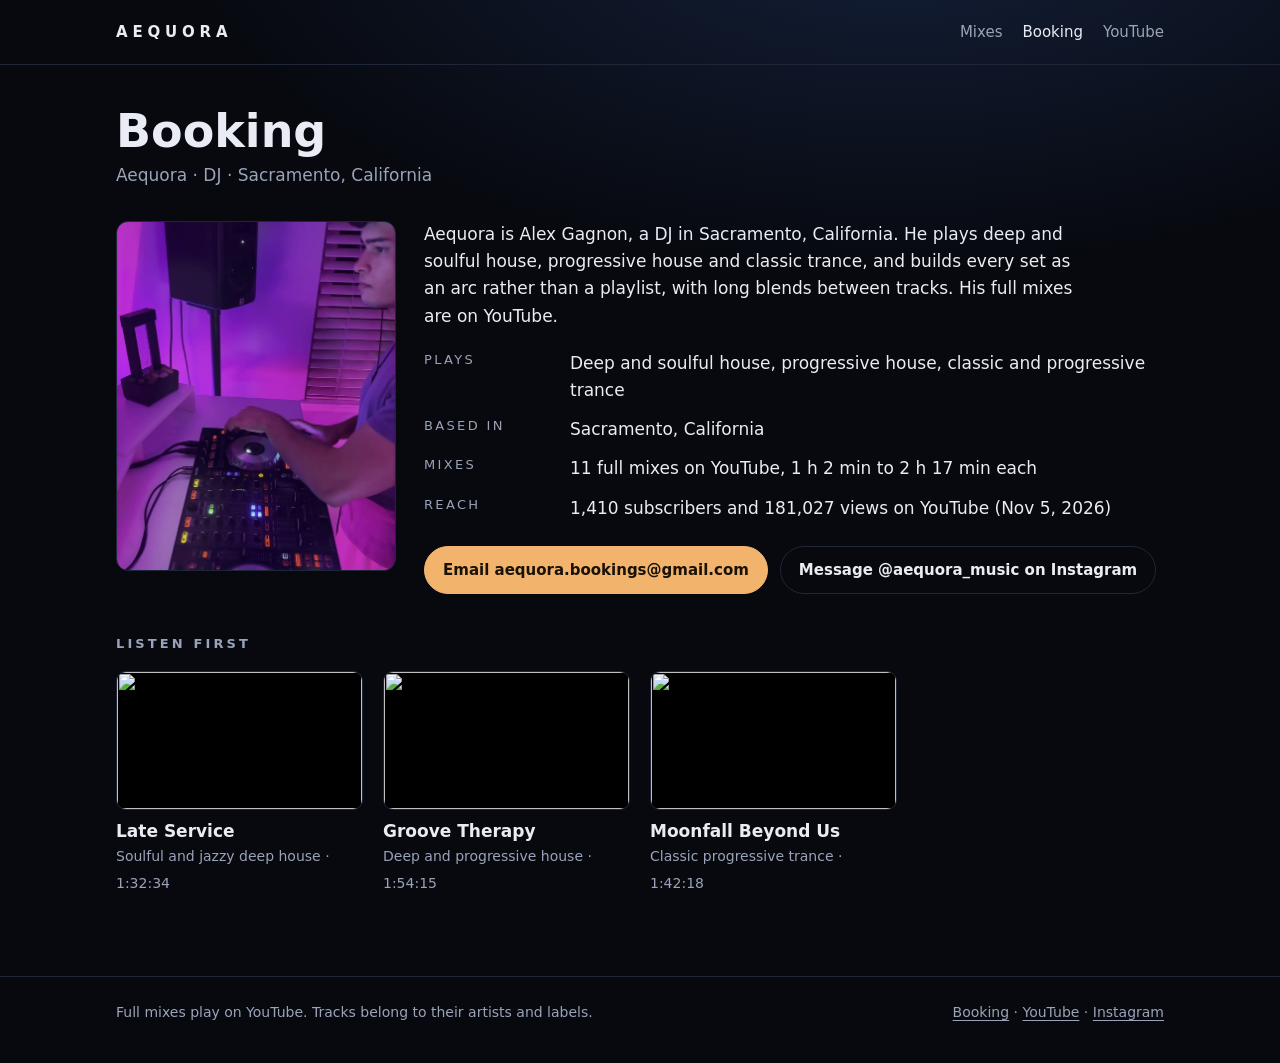
==== booking/index.html @ b0f8e629 "Add the booking email button The booking page now leads with aequora.bookings@gmail.com; the Instagr" ====
<!doctype html>
<html lang="en">
<head>
<meta charset="utf-8">
<meta name="viewport" content="width=device-width, initial-scale=1">
<title>Booking | Aequora</title>
<meta name="description" content="Book Aequora, a DJ in Sacramento, California: deep and soulful house, progressive house, classic and progressive trance.">
<link rel="canonical" href="https://aequora-music.github.io/booking/">
<meta property="og:type" content="website">
<meta property="og:title" content="Booking | Aequora">
<meta property="og:description" content="Book Aequora, a DJ in Sacramento, California: deep and soulful house, progressive house, classic and progressive trance.">
<meta property="og:image" content="https://aequora-music.github.io/aequora-decks.jpg">
<meta property="og:url" content="https://aequora-music.github.io/booking/">
<meta name="theme-color" content="#07090f">
<link rel="icon" href="../favicon.svg" type="image/svg+xml">
<link rel="stylesheet" href="../style.css">
</head>
<body>
<a class="skip" href="#main">Skip to content</a>
<header class="site-head"><div class="wrap">
  <a class="wordmark" href="../">Aequora</a>
  <nav class="site-nav" aria-label="Main">
    <a href="../#mixes">Mixes</a>
    
    <a href="../booking/" aria-current="page">Booking</a>
    <a href="https://www.youtube.com/@aequora_music">YouTube</a>
  </nav>
</div></header>
<main id="main">
<div class="wrap">
<header class="mix-head">
  <h1>Booking</h1>
  <p class="sub">Aequora · DJ · Sacramento, California</p>
</header>
<div class="booking">
  <img class="booking-photo" src="../aequora-decks.jpg" alt="Aequora mixing at the decks" width="560" height="996">
  <div>
    <p>Aequora is Alex Gagnon, a DJ in Sacramento, California. He plays deep and soulful house, progressive house and classic trance, and builds every set as an arc rather than a playlist, with long blends between tracks. His full mixes are on YouTube.</p>
    <dl class="facts">
      <div><dt>Plays</dt><dd>Deep and soulful house, progressive house, classic and progressive trance</dd></div>
      <div><dt>Based in</dt><dd>Sacramento, California</dd></div>
      <div><dt>Mixes</dt><dd>11 full mixes on YouTube, 1 h 2 min to 2 h 17 min each</dd></div>
      <div><dt>Reach</dt><dd>1,410 subscribers and 181,027 views on YouTube (Nov 5, 2026)</dd></div>
    </dl>
    <div class="cta-row">
      <a class="btn btn-primary" href="mailto:aequora.bookings@gmail.com?subject=Booking%20enquiry%3A%20Aequora">Email aequora.bookings@gmail.com</a>
      <a class="btn btn-quiet" href="https://ig.me/m/aequora_music">Message @aequora_music on Instagram</a>
    </div>
  </div>
</div>
<section aria-labelledby="listen-h">
  <h2 id="listen-h">Listen first</h2>
  <div class="grid">
    <a class="card" href="../mixes/late-service/">
  <div class="thumb"><img src="https://i.ytimg.com/vi/TgpCHyU2BOM/hqdefault.jpg" alt="" loading="lazy" width="480" height="360"></div>
  <div><strong>Late Service</strong><span>Soulful and jazzy deep house · 1:32:34</span></div>
</a>
    <a class="card" href="../mixes/groove-therapy/">
  <div class="thumb"><img src="https://i.ytimg.com/vi/XPkyTpyK-Zc/hqdefault.jpg" alt="" loading="lazy" width="480" height="360"></div>
  <div><strong>Groove Therapy</strong><span>Deep and progressive house · 1:54:15</span></div>
</a>
    <a class="card" href="../mixes/moonfall-beyond-us/">
  <div class="thumb"><img src="https://i.ytimg.com/vi/9QsXavJ3aUo/hqdefault.jpg" alt="" loading="lazy" width="480" height="360"></div>
  <div><strong>Moonfall Beyond Us</strong><span>Classic progressive trance · 1:42:18</span></div>
</a>
  </div>
</section>
</div>
</main>
<footer class="site-foot"><div class="wrap">
  <span>Full mixes play on YouTube. Tracks belong to their artists and labels.</span>
  <span><a href="../booking/">Booking</a> · <a href="https://www.youtube.com/@aequora_music">YouTube</a> · <a href="https://www.instagram.com/aequora_music/">Instagram</a></span>
</div></footer>
<script src="../site.js" defer></script>
</body>
</html>
---- style.css ----
:root {
  --bg: #07090f;
  --bg-raised: #0e1220;
  --line: #1f2638;
  --text: #e9ecf4;
  --text-quiet: #9aa3b8;
  --accent: #f2b46d;
  --accent-ink: #1a1206;
  --focus: #8fc7ff;
  --radius: 12px;
  --wrap: 1080px;
  --font: system-ui, -apple-system, "Segoe UI", Roboto, "Helvetica Neue", Arial, sans-serif;
}

* { box-sizing: border-box; }
html { -webkit-text-size-adjust: 100%; }
body {
  margin: 0;
  background: radial-gradient(1200px 600px at 70% -10%, #14203a 0%, transparent 60%), var(--bg);
  background-attachment: fixed;
  color: var(--text);
  font: 17px/1.6 var(--font);
}
a { color: var(--text); text-underline-offset: 3px; }
a:hover { color: var(--accent); }
:focus-visible { outline: 2px solid var(--focus); outline-offset: 3px; border-radius: 4px; }
img { max-width: 100%; display: block; }

.wrap { max-width: var(--wrap); margin: 0 auto; padding: 0 16px; }
.skip { position: absolute; left: -999px; }
.skip:focus { left: 16px; top: 16px; background: var(--bg-raised); padding: 8px 12px; z-index: 10; }

/* header */
.site-head { border-bottom: 1px solid var(--line); }
.site-head .wrap { display: flex; align-items: center; justify-content: space-between; gap: 16px; min-height: 64px; flex-wrap: wrap; }
.wordmark { font-weight: 700; letter-spacing: 0.32em; text-transform: uppercase; text-decoration: none; font-size: 15px; }
.site-nav { display: flex; gap: 20px; font-size: 15px; }
.site-nav a { text-decoration: none; color: var(--text-quiet); }
.site-nav a:hover, .site-nav a[aria-current="page"] { color: var(--text); }

/* hero */
.hero { padding: 64px 0 40px; }
.hero h1 { font-size: clamp(32px, 6vw, 56px); line-height: 1.1; margin: 0 0 16px; letter-spacing: -0.01em; max-width: 20ch; }
.hero p { color: var(--text-quiet); font-size: 19px; margin: 0 0 24px; max-width: 46ch; }
.cta-row { display: flex; gap: 12px; flex-wrap: wrap; }
.btn { display: inline-block; padding: 11px 18px; border-radius: 999px; text-decoration: none; font-weight: 600; font-size: 15px; border: 1px solid var(--line); }
.btn-primary { background: var(--accent); color: var(--accent-ink); border-color: var(--accent); }
.btn-primary:hover { color: var(--accent-ink); filter: brightness(1.08); }
.btn-quiet:hover { border-color: var(--text-quiet); }

section { padding: 32px 0; }
h2 { font-size: 13px; letter-spacing: 0.24em; text-transform: uppercase; color: var(--text-quiet); margin: 0 0 16px; font-weight: 600; }

/* player */
.player { position: relative; aspect-ratio: 16 / 9; border-radius: var(--radius); overflow: hidden; background: #000; border: 1px solid var(--line); }
.player img { width: 100%; height: 100%; object-fit: cover; opacity: 0.85; }
.player iframe { position: absolute; inset: 0; width: 100%; height: 100%; border: 0; }
.player .play { position: absolute; inset: 0; margin: auto; width: 72px; height: 72px; border-radius: 50%; border: 0; background: var(--accent); color: var(--accent-ink); cursor: pointer; display: grid; place-items: center; }
.player .play svg { width: 26px; height: 26px; margin-left: 4px; }
.player:hover img { opacity: 1; }

.latest { display: grid; gap: 24px; }
.latest h3 { font-size: 28px; margin: 0 0 4px; line-height: 1.2; }
.meta { color: var(--text-quiet); font-size: 15px; margin: 0 0 12px; }
.latest p { margin: 0 0 16px; }
@media (min-width: 860px) { .latest { grid-template-columns: 3fr 2fr; align-items: center; } }

/* signup */
.signup { background: var(--bg-raised); border: 1px solid var(--line); border-radius: var(--radius); padding: 24px; display: grid; gap: 16px; }
.signup h3 { margin: 0; font-size: 24px; }
.signup p { margin: 0; color: var(--text-quiet); max-width: 60ch; }
.signup iframe { width: 100%; max-width: 560px; height: 52px; border: 0; background: transparent; }
.signup .pending { border: 1px dashed var(--line); border-radius: 8px; padding: 12px 16px; color: var(--text-quiet); font-size: 15px; max-width: 560px; }

/* mix grid */
.grid { display: grid; gap: 20px; grid-template-columns: repeat(auto-fill, minmax(240px, 1fr)); }
.card { text-decoration: none; display: grid; gap: 10px; }
.card .thumb { aspect-ratio: 16 / 9; border-radius: 10px; overflow: hidden; border: 1px solid var(--line); background: #000; }
.card .thumb img { width: 100%; height: 100%; object-fit: cover; transition: transform 200ms ease; }
.card:hover .thumb img { transform: scale(1.03); }
.card strong { display: block; font-size: 17px; line-height: 1.3; }
.card span { color: var(--text-quiet); font-size: 14px; }

/* mix page */
.mix-head { padding: 40px 0 8px; }
.mix-head h1 { font-size: clamp(30px, 5vw, 46px); line-height: 1.15; margin: 0 0 4px; }
.mix-head .sub { color: var(--text-quiet); margin: 0 0 8px; }
.mix-body { display: grid; gap: 32px; padding-bottom: 24px; }
@media (min-width: 900px) { .mix-body { grid-template-columns: 3fr 2fr; align-items: start; } }
.tracklist { margin: 0; padding-left: 2.2em; display: grid; gap: 6px; }
.tracklist li { padding-left: 4px; }
.tracklist li::marker { color: var(--text-quiet); font-variant-numeric: tabular-nums; }
.note { color: var(--text-quiet); font-size: 14px; }

/* booking page */
.booking { display: grid; gap: 28px; padding: 16px 0 8px; }
.booking > div > p { margin: 0 0 20px; max-width: 60ch; }
.booking-photo { width: 100%; max-width: 280px; height: auto; aspect-ratio: 4 / 5; object-fit: cover; object-position: center 40%; border-radius: var(--radius); border: 1px solid var(--line); }
@media (max-width: 759px) { .booking-photo { max-width: 200px; } }
.facts { margin: 0 0 24px; display: grid; gap: 12px; }
.facts div { display: grid; gap: 2px; }
.facts dt { font-size: 13px; letter-spacing: 0.18em; text-transform: uppercase; color: var(--text-quiet); }
.facts dd { margin: 0; }
@media (min-width: 760px) {
  .booking { grid-template-columns: 280px 1fr; align-items: start; }
  .facts div { grid-template-columns: 130px 1fr; gap: 16px; }
}

/* footer */
.site-foot { border-top: 1px solid var(--line); margin-top: 48px; padding: 24px 0 40px; color: var(--text-quiet); font-size: 14px; }
.site-foot .wrap { display: flex; justify-content: space-between; gap: 16px; flex-wrap: wrap; }
.site-foot a { color: var(--text-quiet); }

@media (prefers-reduced-motion: reduce) { .card .thumb img { transition: none; } }
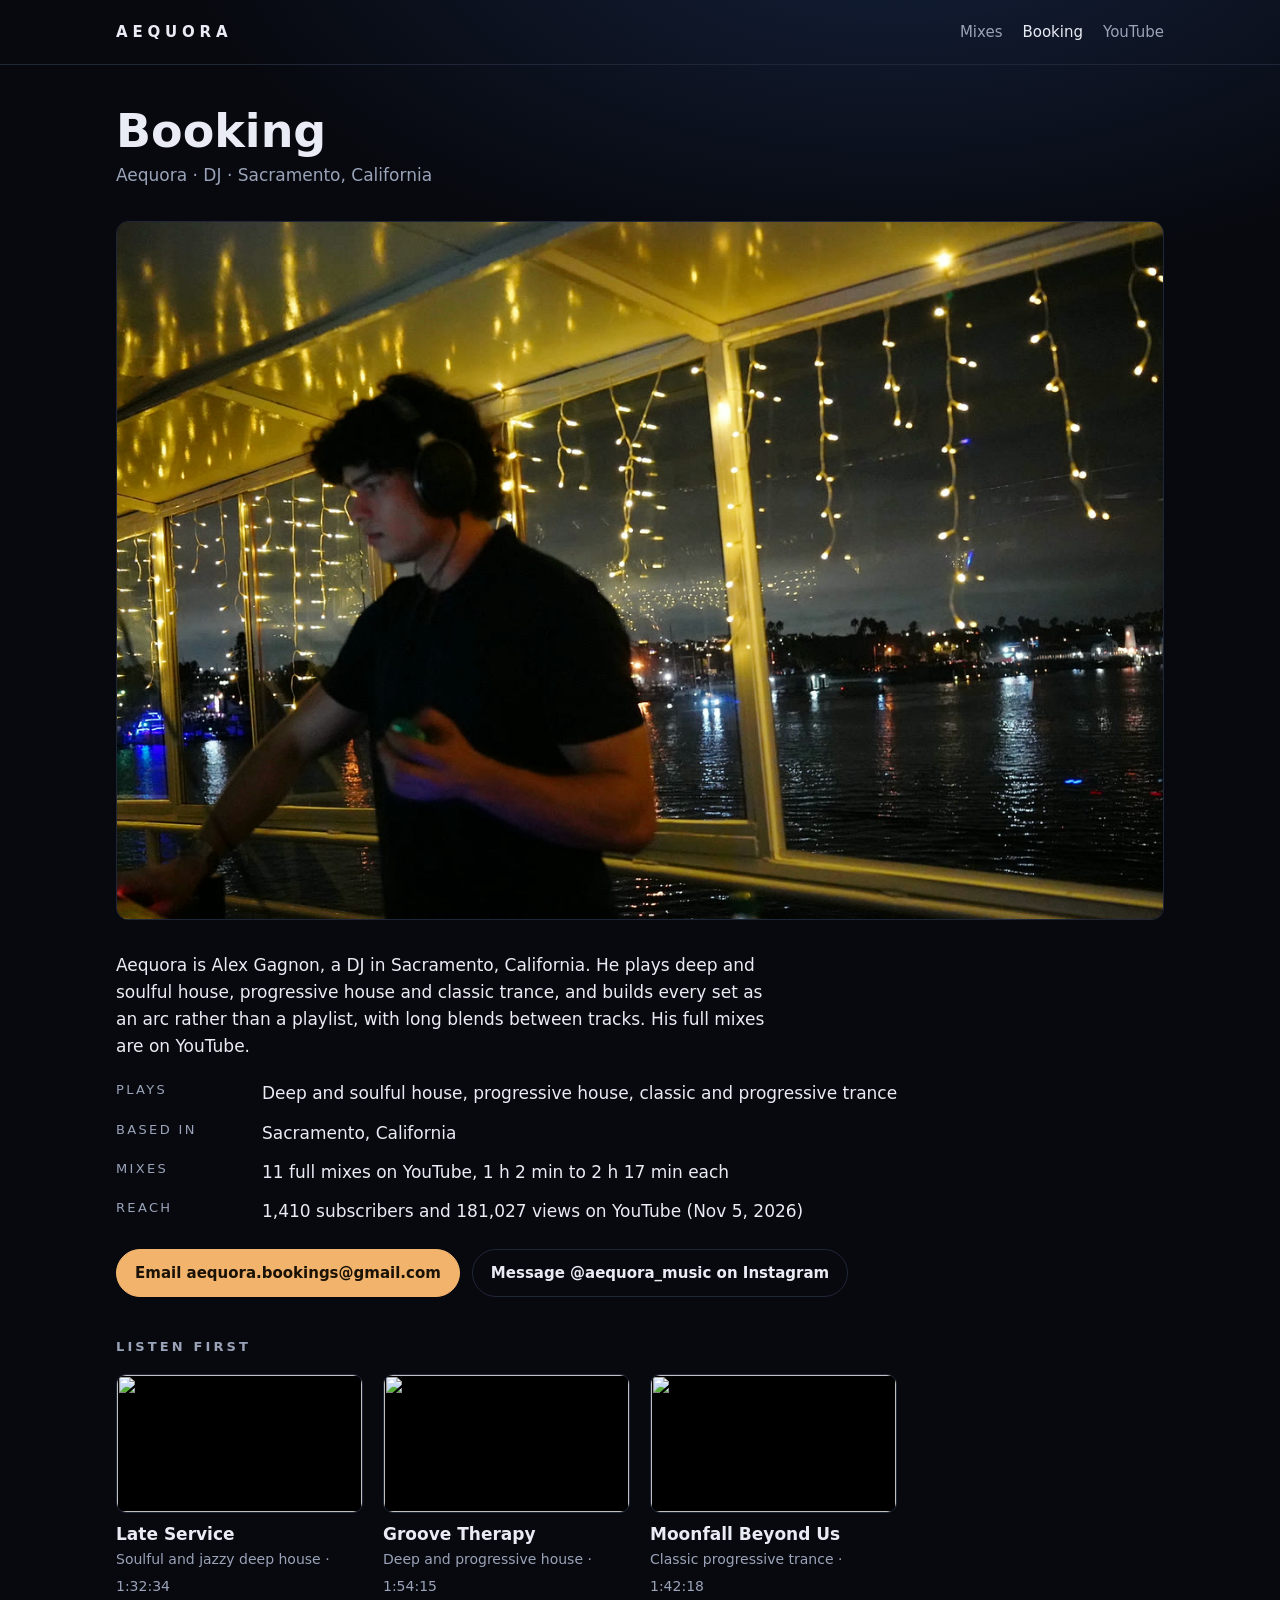
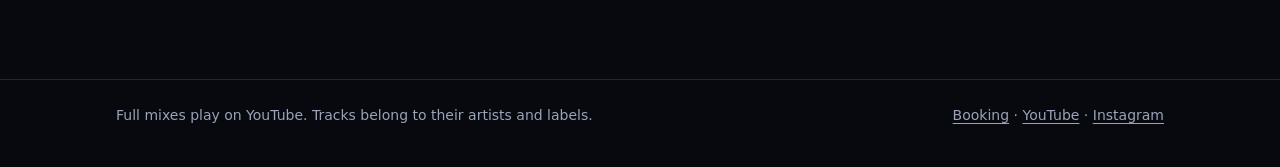
==== commit 1b3e8272: "Use Alex's boat-set photo on the booking page Replaces the deck still with a brightened 3:2 crop of " ====
--- a/booking/index.html
+++ b/booking/index.html
@@ -9,7 +9,7 @@
 <meta property="og:type" content="website">
 <meta property="og:title" content="Booking | Aequora">
 <meta property="og:description" content="Book Aequora, a DJ in Sacramento, California: deep and soulful house, progressive house, classic and progressive trance.">
-<meta property="og:image" content="https://aequora-music.github.io/aequora-decks.jpg">
+<meta property="og:image" content="https://aequora-music.github.io/aequora-boat.jpg">
 <meta property="og:url" content="https://aequora-music.github.io/booking/">
 <meta name="theme-color" content="#07090f">
 <link rel="icon" href="../favicon.svg" type="image/svg+xml">
@@ -32,8 +32,8 @@
   <h1>Booking</h1>
   <p class="sub">Aequora · DJ · Sacramento, California</p>
 </header>
+<img class="booking-hero" src="../aequora-boat.jpg" alt="Aequora mixing on a boat at night, string lights and the water behind him" width="1200" height="800" fetchpriority="high">
 <div class="booking">
-  <img class="booking-photo" src="../aequora-decks.jpg" alt="Aequora mixing at the decks" width="560" height="996">
   <div>
     <p>Aequora is Alex Gagnon, a DJ in Sacramento, California. He plays deep and soulful house, progressive house and classic trance, and builds every set as an arc rather than a playlist, with long blends between tracks. His full mixes are on YouTube.</p>
     <dl class="facts">
--- a/style.css
+++ b/style.css
@@ -93,16 +93,14 @@
 .note { color: var(--text-quiet); font-size: 14px; }
 
 /* booking page */
-.booking { display: grid; gap: 28px; padding: 16px 0 8px; }
+.booking { padding: 8px 0; }
 .booking > div > p { margin: 0 0 20px; max-width: 60ch; }
-.booking-photo { width: 100%; max-width: 280px; height: auto; aspect-ratio: 4 / 5; object-fit: cover; object-position: center 40%; border-radius: var(--radius); border: 1px solid var(--line); }
-@media (max-width: 759px) { .booking-photo { max-width: 200px; } }
+.booking-hero { width: 100%; height: auto; aspect-ratio: 3 / 2; object-fit: cover; border-radius: var(--radius); border: 1px solid var(--line); margin: 16px 0 24px; background: #000; }
 .facts { margin: 0 0 24px; display: grid; gap: 12px; }
 .facts div { display: grid; gap: 2px; }
 .facts dt { font-size: 13px; letter-spacing: 0.18em; text-transform: uppercase; color: var(--text-quiet); }
 .facts dd { margin: 0; }
 @media (min-width: 760px) {
-  .booking { grid-template-columns: 280px 1fr; align-items: start; }
   .facts div { grid-template-columns: 130px 1fr; gap: 16px; }
 }
 
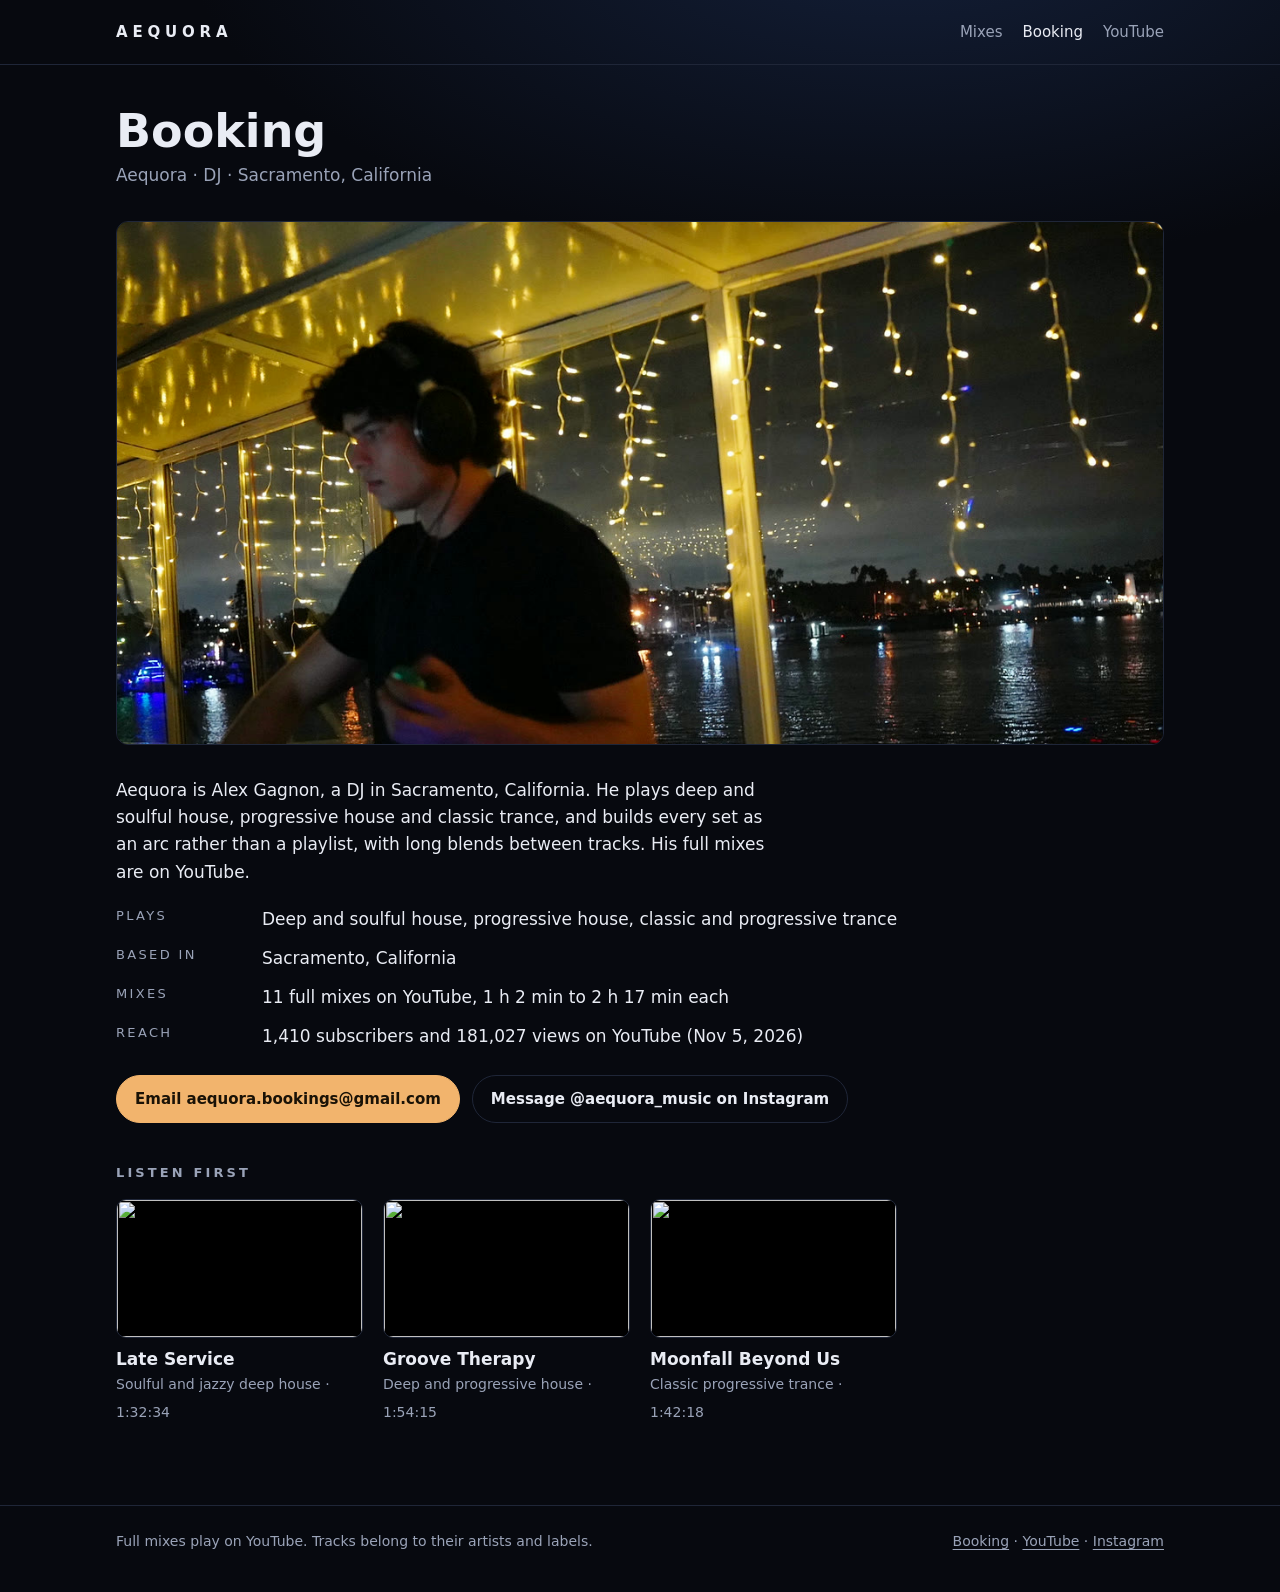
==== commit 7907b12e: "Fix the booking layout and version the stylesheet Browsers paired the new booking page with the cach" ====
--- a/booking/index.html
+++ b/booking/index.html
@@ -13,7 +13,7 @@
 <meta property="og:url" content="https://aequora-music.github.io/booking/">
 <meta name="theme-color" content="#07090f">
 <link rel="icon" href="../favicon.svg" type="image/svg+xml">
-<link rel="stylesheet" href="../style.css">
+<link rel="stylesheet" href="../style.css?v=72f10df1">
 </head>
 <body>
 <a class="skip" href="#main">Skip to content</a>
@@ -71,6 +71,6 @@
   <span>Full mixes play on YouTube. Tracks belong to their artists and labels.</span>
   <span><a href="../booking/">Booking</a> · <a href="https://www.youtube.com/@aequora_music">YouTube</a> · <a href="https://www.instagram.com/aequora_music/">Instagram</a></span>
 </div></footer>
-<script src="../site.js" defer></script>
+<script src="../site.js?v=ecf9c40e" defer></script>
 </body>
 </html>
--- a/style.css
+++ b/style.css
@@ -102,6 +102,7 @@
 .facts dd { margin: 0; }
 @media (min-width: 760px) {
   .facts div { grid-template-columns: 130px 1fr; gap: 16px; }
+  .booking-hero { aspect-ratio: 2 / 1; object-position: center 30%; }
 }
 
 /* footer */
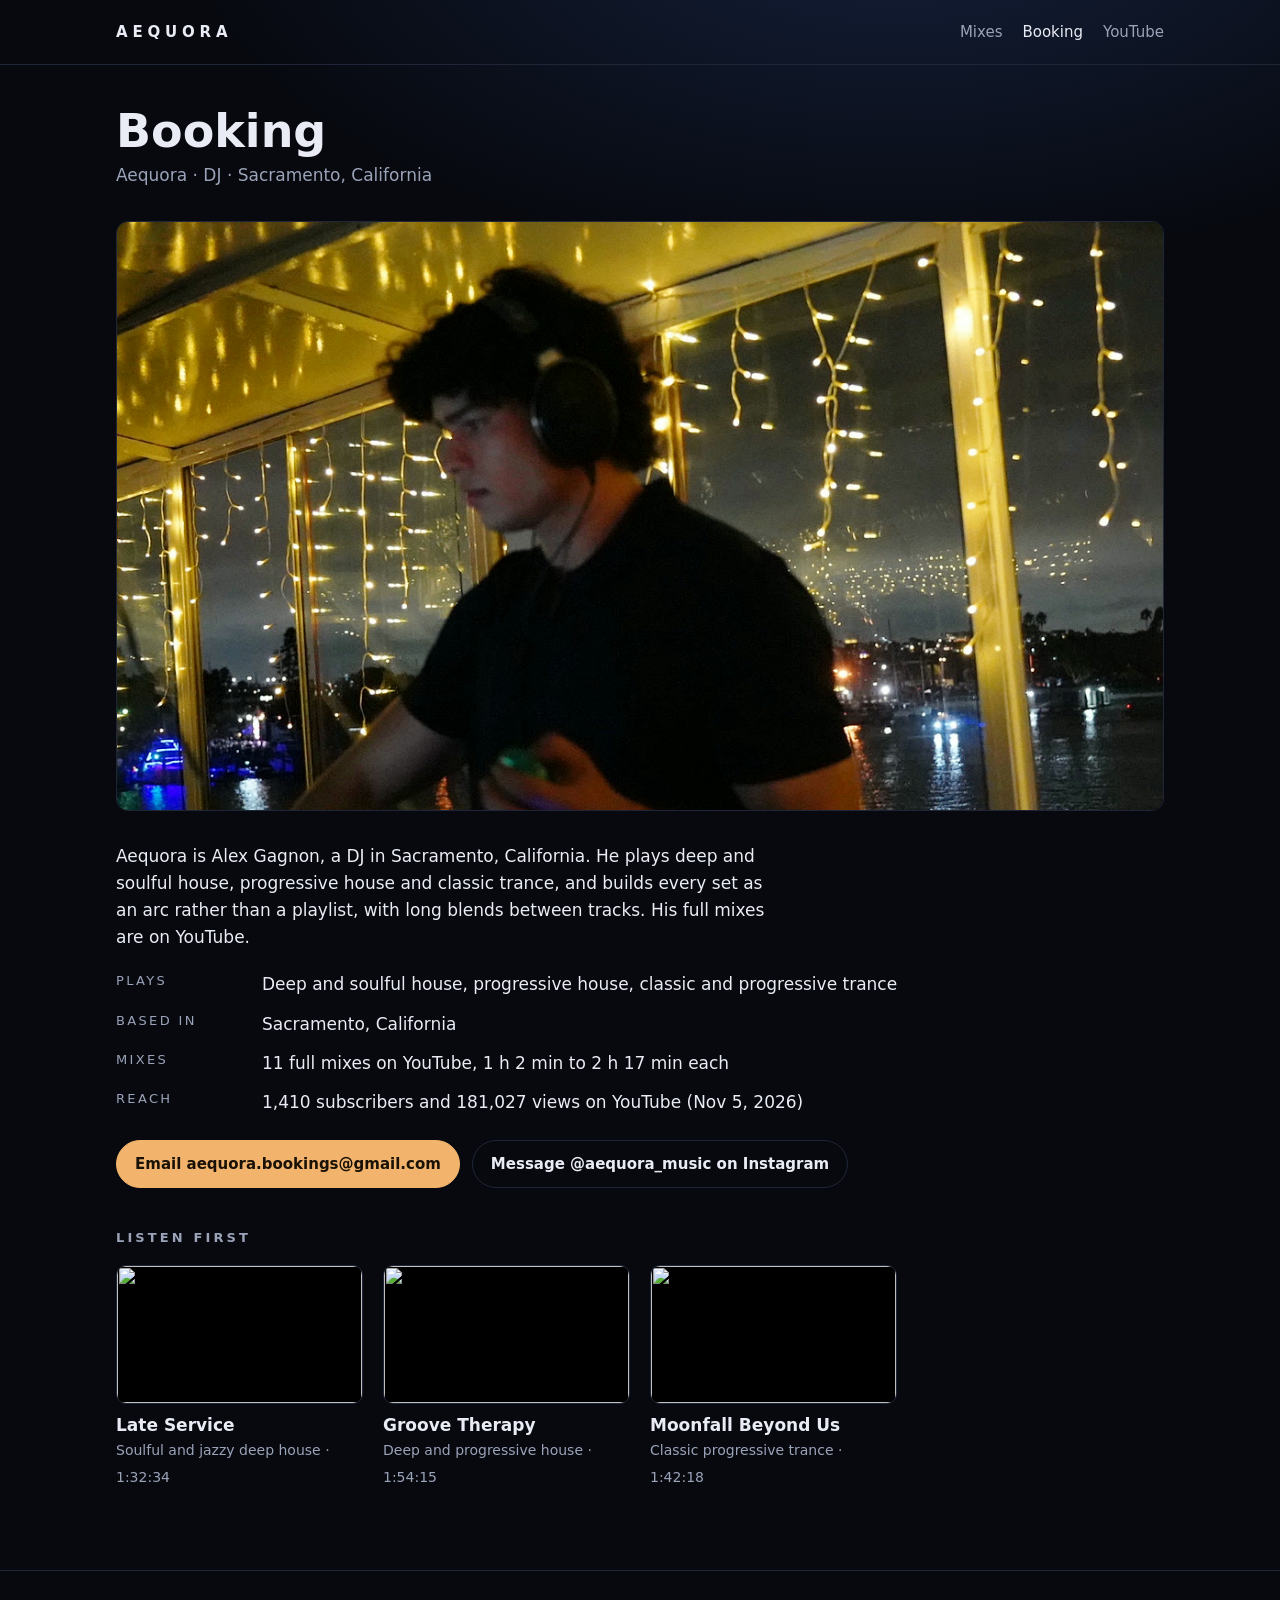
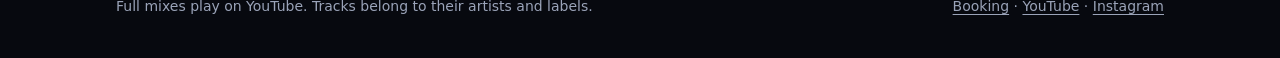
==== commit 4e51fe21: "Centre Alex in the booking photo Crops the right side of the boat-set photo (1140x760) so Alex sits " ====
--- a/booking/index.html
+++ b/booking/index.html
@@ -9,11 +9,11 @@
 <meta property="og:type" content="website">
 <meta property="og:title" content="Booking | Aequora">
 <meta property="og:description" content="Book Aequora, a DJ in Sacramento, California: deep and soulful house, progressive house, classic and progressive trance.">
-<meta property="og:image" content="https://aequora-music.github.io/aequora-boat.jpg">
+<meta property="og:image" content="https://aequora-music.github.io/aequora-boat-centred.jpg">
 <meta property="og:url" content="https://aequora-music.github.io/booking/">
 <meta name="theme-color" content="#07090f">
 <link rel="icon" href="../favicon.svg" type="image/svg+xml">
-<link rel="stylesheet" href="../style.css?v=72f10df1">
+<link rel="stylesheet" href="../style.css?v=1b7e4b9d">
 </head>
 <body>
 <a class="skip" href="#main">Skip to content</a>
@@ -32,7 +32,7 @@
   <h1>Booking</h1>
   <p class="sub">Aequora · DJ · Sacramento, California</p>
 </header>
-<img class="booking-hero" src="../aequora-boat.jpg" alt="Aequora mixing on a boat at night, string lights and the water behind him" width="1200" height="800" fetchpriority="high">
+<img class="booking-hero" src="../aequora-boat-centred.jpg" alt="Aequora mixing on a boat at night, string lights and the water behind him" width="1140" height="760" fetchpriority="high">
 <div class="booking">
   <div>
     <p>Aequora is Alex Gagnon, a DJ in Sacramento, California. He plays deep and soulful house, progressive house and classic trance, and builds every set as an arc rather than a playlist, with long blends between tracks. His full mixes are on YouTube.</p>
--- a/style.css
+++ b/style.css
@@ -102,7 +102,7 @@
 .facts dd { margin: 0; }
 @media (min-width: 760px) {
   .facts div { grid-template-columns: 130px 1fr; gap: 16px; }
-  .booking-hero { aspect-ratio: 2 / 1; object-position: center 30%; }
+  .booking-hero { aspect-ratio: 16 / 9; object-position: center 35%; }
 }
 
 /* footer */
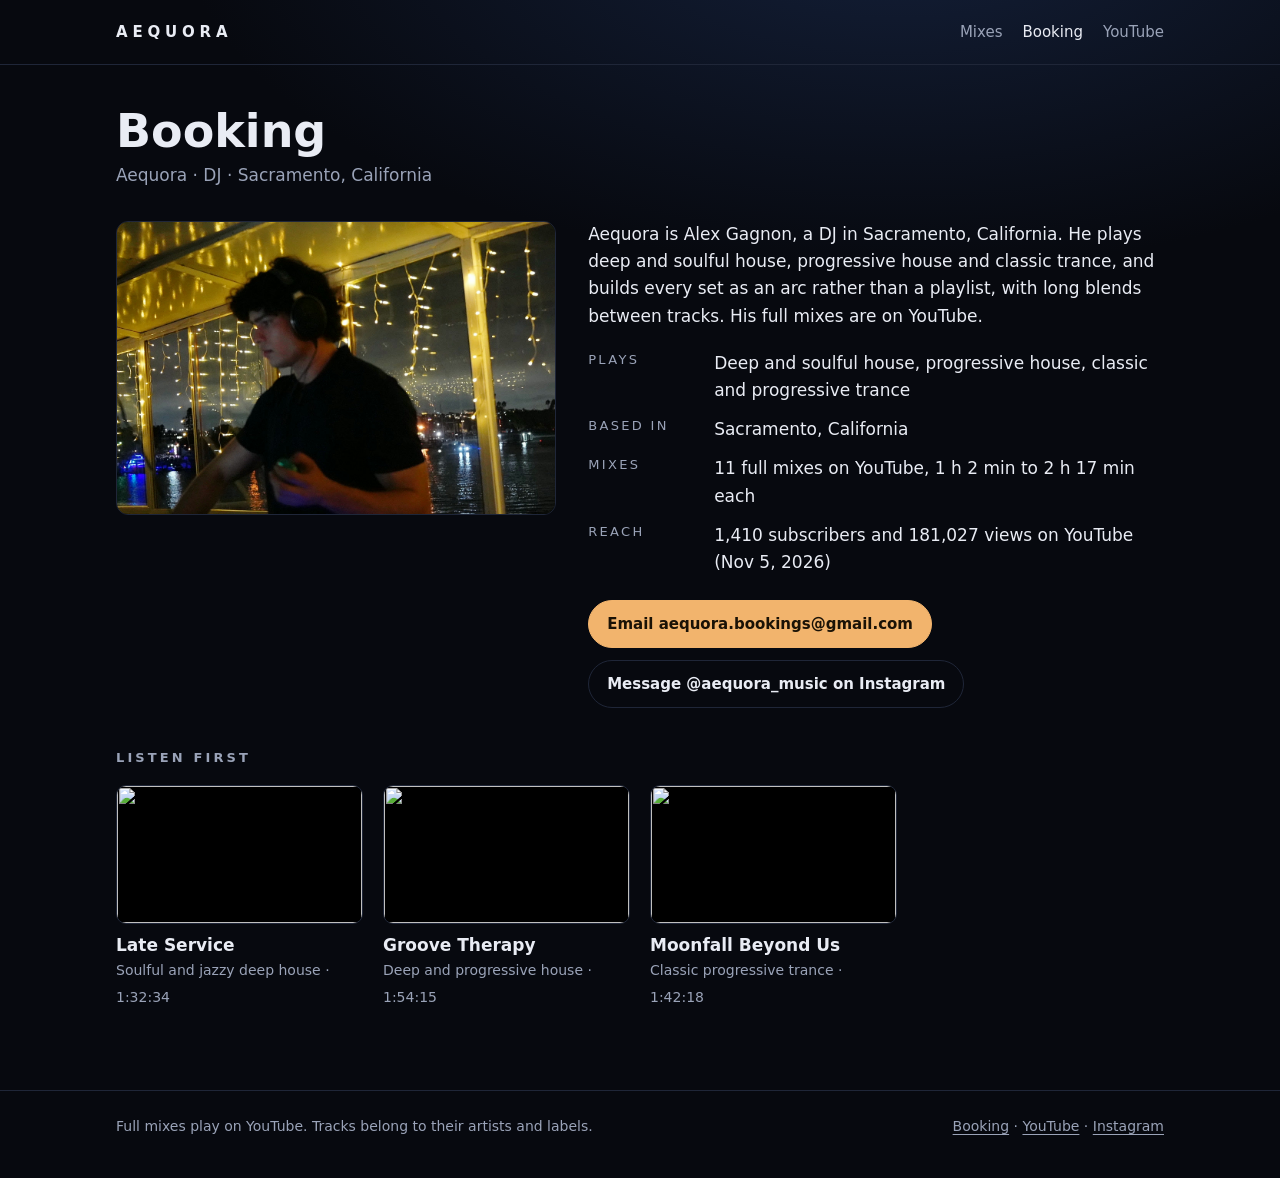
==== commit 58067683: "Put the booking photo beside the text The photo keeps its full 3:2 crop and sits in a column next to" ====
--- a/booking/index.html
+++ b/booking/index.html
@@ -13,7 +13,7 @@
 <meta property="og:url" content="https://aequora-music.github.io/booking/">
 <meta name="theme-color" content="#07090f">
 <link rel="icon" href="../favicon.svg" type="image/svg+xml">
-<link rel="stylesheet" href="../style.css?v=1b7e4b9d">
+<link rel="stylesheet" href="../style.css?v=3dee4a9d">
 </head>
 <body>
 <a class="skip" href="#main">Skip to content</a>
@@ -32,8 +32,8 @@
   <h1>Booking</h1>
   <p class="sub">Aequora · DJ · Sacramento, California</p>
 </header>
-<img class="booking-hero" src="../aequora-boat-centred.jpg" alt="Aequora mixing on a boat at night, string lights and the water behind him" width="1140" height="760" fetchpriority="high">
 <div class="booking">
+  <img class="booking-photo" src="../aequora-boat-centred.jpg" alt="Aequora mixing on a boat at night, string lights and the water behind him" width="1140" height="760" fetchpriority="high">
   <div>
     <p>Aequora is Alex Gagnon, a DJ in Sacramento, California. He plays deep and soulful house, progressive house and classic trance, and builds every set as an arc rather than a playlist, with long blends between tracks. His full mixes are on YouTube.</p>
     <dl class="facts">
--- a/style.css
+++ b/style.css
@@ -93,16 +93,19 @@
 .note { color: var(--text-quiet); font-size: 14px; }
 
 /* booking page */
-.booking { padding: 8px 0; }
+/* Photo beside the text on wide screens, above it on phones; the photo keeps its own 3:2 crop. */
+.booking { display: grid; gap: 24px; padding: 16px 0 8px; }
 .booking > div > p { margin: 0 0 20px; max-width: 60ch; }
-.booking-hero { width: 100%; height: auto; aspect-ratio: 3 / 2; object-fit: cover; border-radius: var(--radius); border: 1px solid var(--line); margin: 16px 0 24px; background: #000; }
+.booking-photo { width: 100%; height: auto; aspect-ratio: 3 / 2; border-radius: var(--radius); border: 1px solid var(--line); background: #000; }
 .facts { margin: 0 0 24px; display: grid; gap: 12px; }
 .facts div { display: grid; gap: 2px; }
 .facts dt { font-size: 13px; letter-spacing: 0.18em; text-transform: uppercase; color: var(--text-quiet); }
 .facts dd { margin: 0; }
 @media (min-width: 760px) {
-  .facts div { grid-template-columns: 130px 1fr; gap: 16px; }
-  .booking-hero { aspect-ratio: 16 / 9; object-position: center 35%; }
+  .booking { grid-template-columns: minmax(240px, 42%) 1fr; gap: 32px; align-items: start; }
+}
+@media (min-width: 1000px) {
+  .facts div { grid-template-columns: 110px 1fr; gap: 16px; }
 }
 
 /* footer */
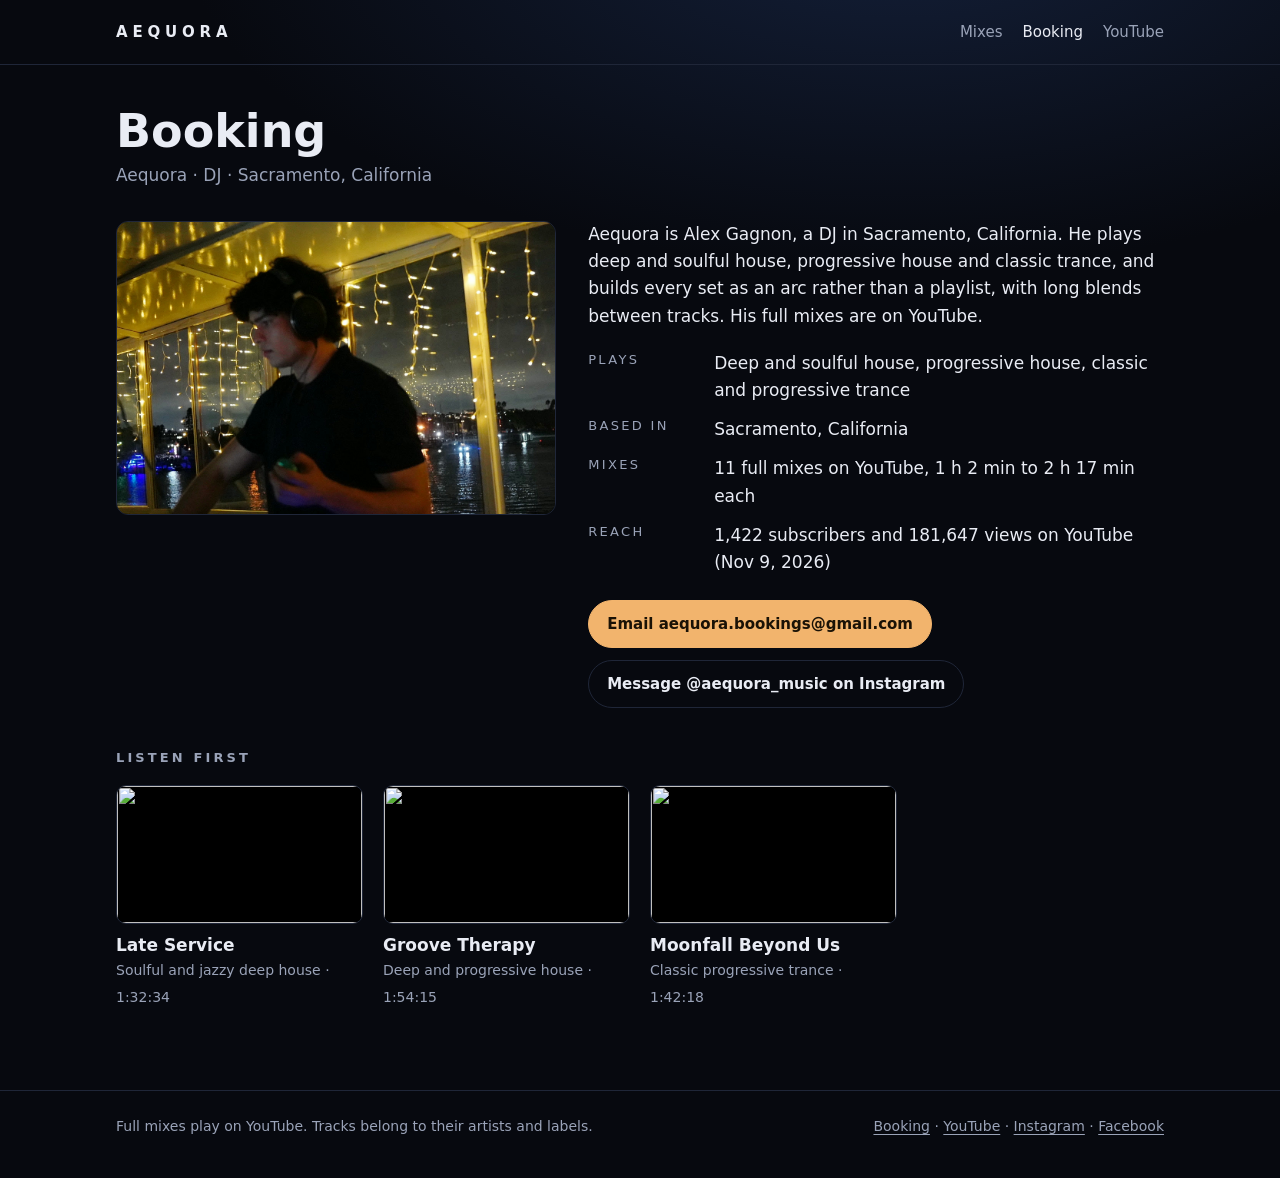
==== commit b7265157: "Add the Facebook Page link; refresh booking reach to Nov 9 Footer on every page now links facebook.c" ====
--- a/booking/index.html
+++ b/booking/index.html
@@ -40,7 +40,7 @@
       <div><dt>Plays</dt><dd>Deep and soulful house, progressive house, classic and progressive trance</dd></div>
       <div><dt>Based in</dt><dd>Sacramento, California</dd></div>
       <div><dt>Mixes</dt><dd>11 full mixes on YouTube, 1 h 2 min to 2 h 17 min each</dd></div>
-      <div><dt>Reach</dt><dd>1,410 subscribers and 181,027 views on YouTube (Nov 5, 2026)</dd></div>
+      <div><dt>Reach</dt><dd>1,422 subscribers and 181,647 views on YouTube (Nov 9, 2026)</dd></div>
     </dl>
     <div class="cta-row">
       <a class="btn btn-primary" href="mailto:aequora.bookings@gmail.com?subject=Booking%20enquiry%3A%20Aequora">Email aequora.bookings@gmail.com</a>
@@ -69,7 +69,7 @@
 </main>
 <footer class="site-foot"><div class="wrap">
   <span>Full mixes play on YouTube. Tracks belong to their artists and labels.</span>
-  <span><a href="../booking/">Booking</a> · <a href="https://www.youtube.com/@aequora_music">YouTube</a> · <a href="https://www.instagram.com/aequora_music/">Instagram</a></span>
+  <span><a href="../booking/">Booking</a> · <a href="https://www.youtube.com/@aequora_music">YouTube</a> · <a href="https://www.instagram.com/aequora_music/">Instagram</a> · <a href="https://www.facebook.com/aequora.music/">Facebook</a></span>
 </div></footer>
 <script src="../site.js?v=ecf9c40e" defer></script>
 </body>
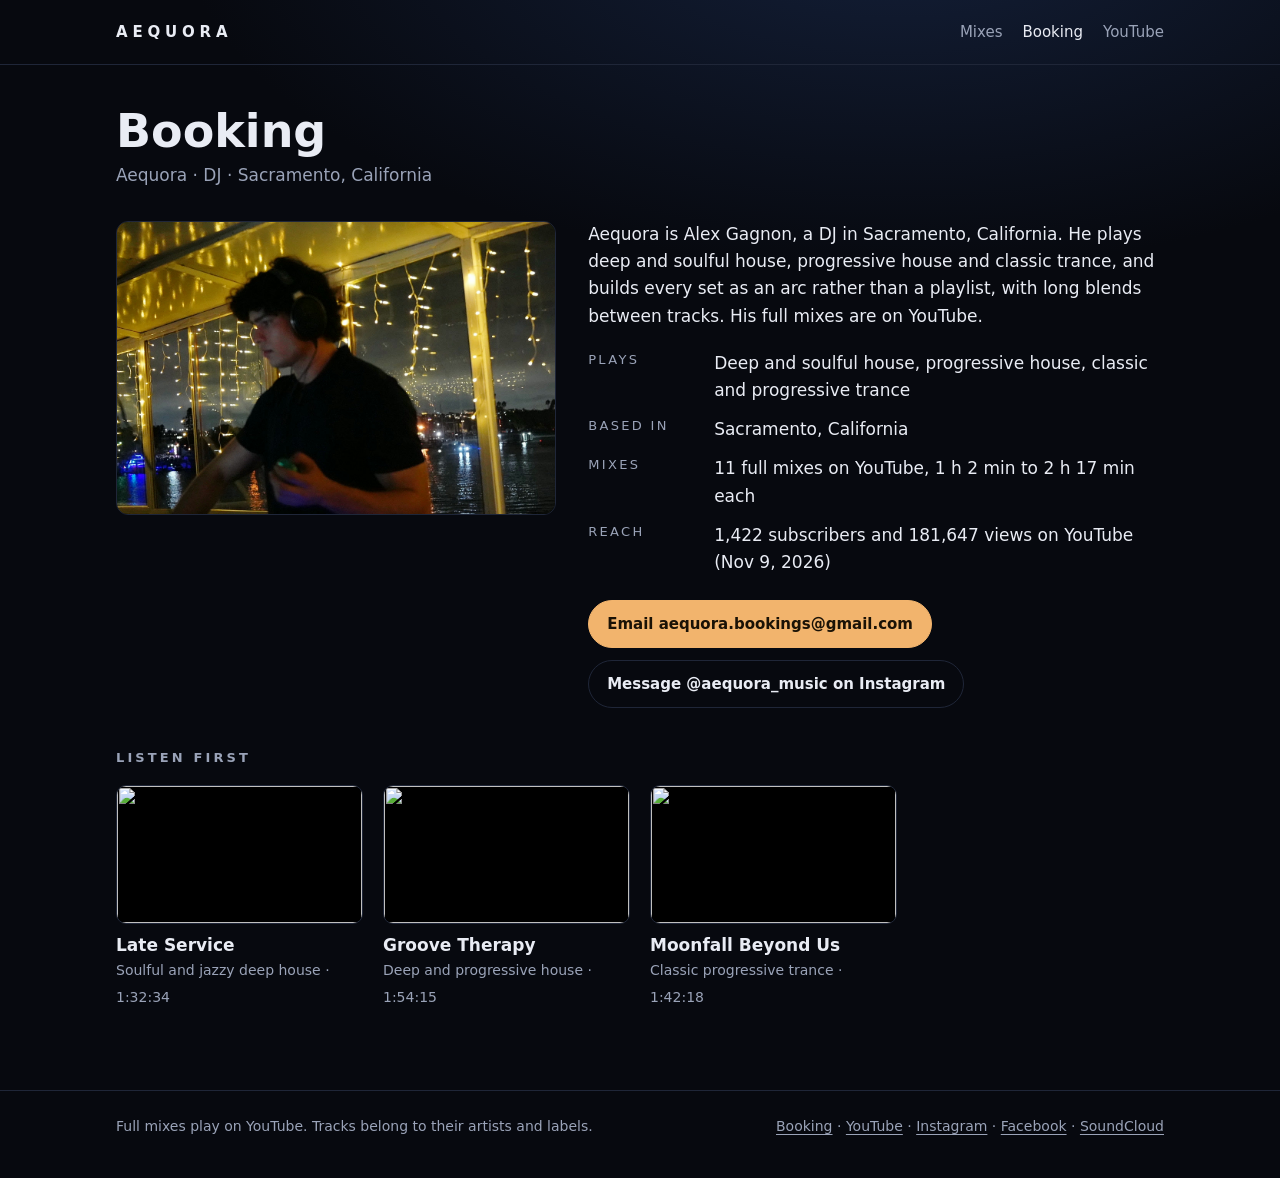
==== commit 76e2bcc8: "Add the SoundCloud link to the site footer Co-Authored-By: Claude Opus 5.5 <noreply@anthropic.com>" ====
--- a/booking/index.html
+++ b/booking/index.html
@@ -69,7 +69,7 @@
 </main>
 <footer class="site-foot"><div class="wrap">
   <span>Full mixes play on YouTube. Tracks belong to their artists and labels.</span>
-  <span><a href="../booking/">Booking</a> · <a href="https://www.youtube.com/@aequora_music">YouTube</a> · <a href="https://www.instagram.com/aequora_music/">Instagram</a> · <a href="https://www.facebook.com/aequora.music/">Facebook</a></span>
+  <span><a href="../booking/">Booking</a> · <a href="https://www.youtube.com/@aequora_music">YouTube</a> · <a href="https://www.instagram.com/aequora_music/">Instagram</a> · <a href="https://www.facebook.com/aequora.music/">Facebook</a> · <a href="https://soundcloud.com/aequora_music">SoundCloud</a></span>
 </div></footer>
 <script src="../site.js?v=ecf9c40e" defer></script>
 </body>
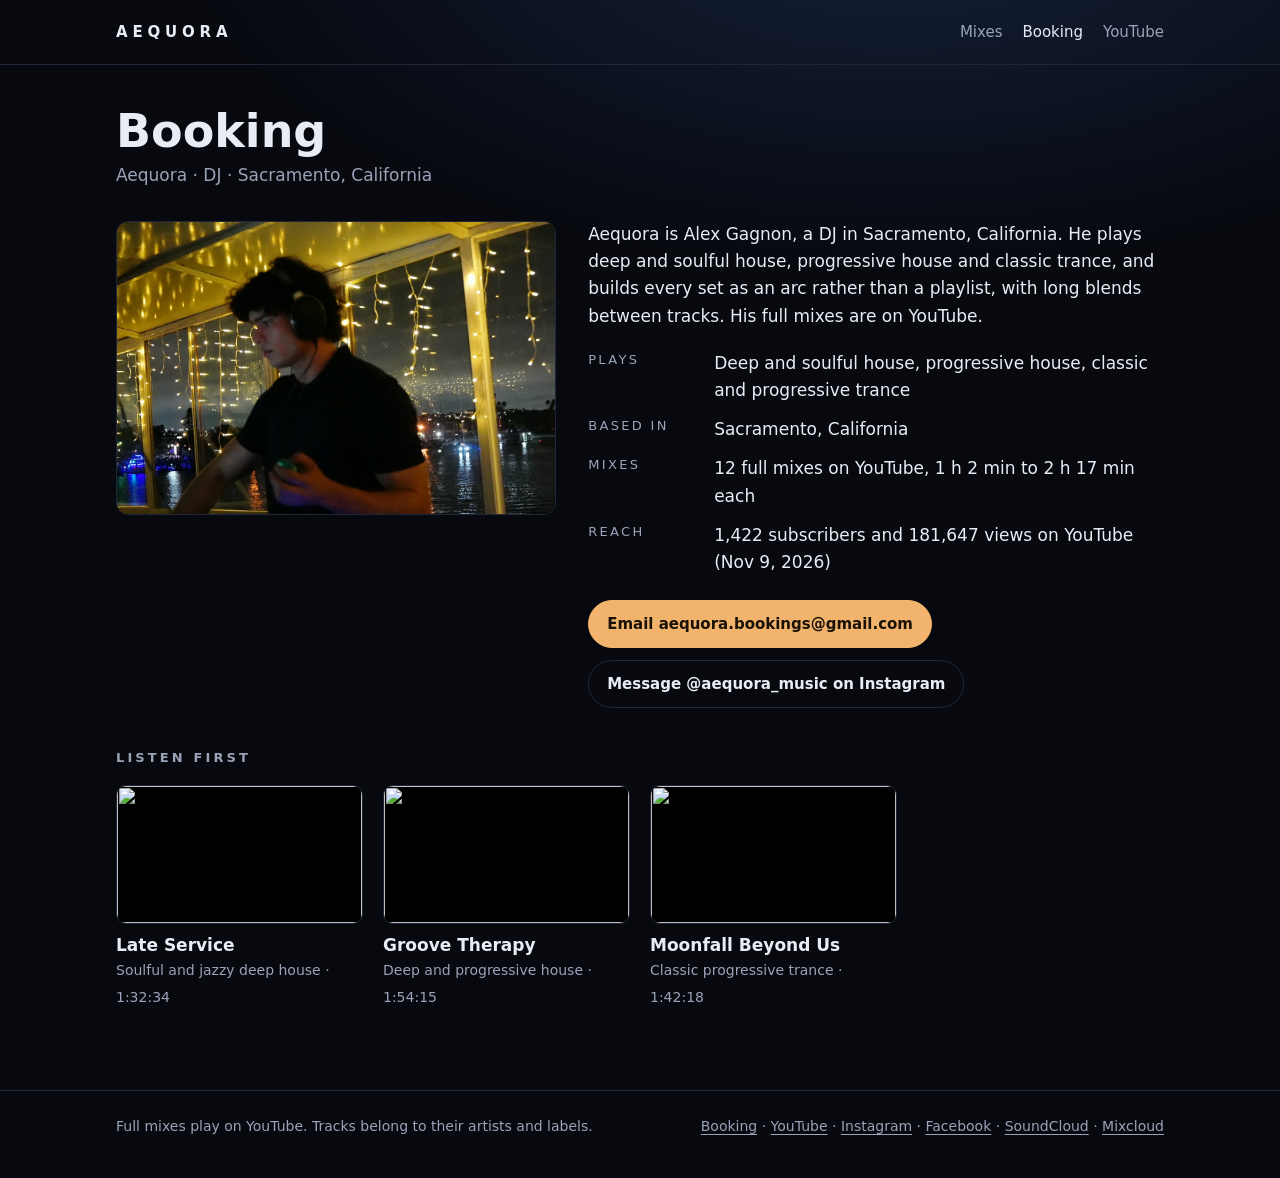
==== commit 7e103ea6: "Add Euphoria After Dark; link Mixcloud across the site New latest mix: Euphoria After Dark (YouTube " ====
--- a/booking/index.html
+++ b/booking/index.html
@@ -39,7 +39,7 @@
     <dl class="facts">
       <div><dt>Plays</dt><dd>Deep and soulful house, progressive house, classic and progressive trance</dd></div>
       <div><dt>Based in</dt><dd>Sacramento, California</dd></div>
-      <div><dt>Mixes</dt><dd>11 full mixes on YouTube, 1 h 2 min to 2 h 17 min each</dd></div>
+      <div><dt>Mixes</dt><dd>12 full mixes on YouTube, 1 h 2 min to 2 h 17 min each</dd></div>
       <div><dt>Reach</dt><dd>1,422 subscribers and 181,647 views on YouTube (Nov 9, 2026)</dd></div>
     </dl>
     <div class="cta-row">
@@ -69,7 +69,7 @@
 </main>
 <footer class="site-foot"><div class="wrap">
   <span>Full mixes play on YouTube. Tracks belong to their artists and labels.</span>
-  <span><a href="../booking/">Booking</a> · <a href="https://www.youtube.com/@aequora_music">YouTube</a> · <a href="https://www.instagram.com/aequora_music/">Instagram</a> · <a href="https://www.facebook.com/aequora.music/">Facebook</a> · <a href="https://soundcloud.com/aequora_music">SoundCloud</a></span>
+  <span><a href="../booking/">Booking</a> · <a href="https://www.youtube.com/@aequora_music">YouTube</a> · <a href="https://www.instagram.com/aequora_music/">Instagram</a> · <a href="https://www.facebook.com/aequora.music/">Facebook</a> · <a href="https://soundcloud.com/aequora_music">SoundCloud</a> · <a href="https://www.mixcloud.com/aequora/">Mixcloud</a></span>
 </div></footer>
 <script src="../site.js?v=ecf9c40e" defer></script>
 </body>
